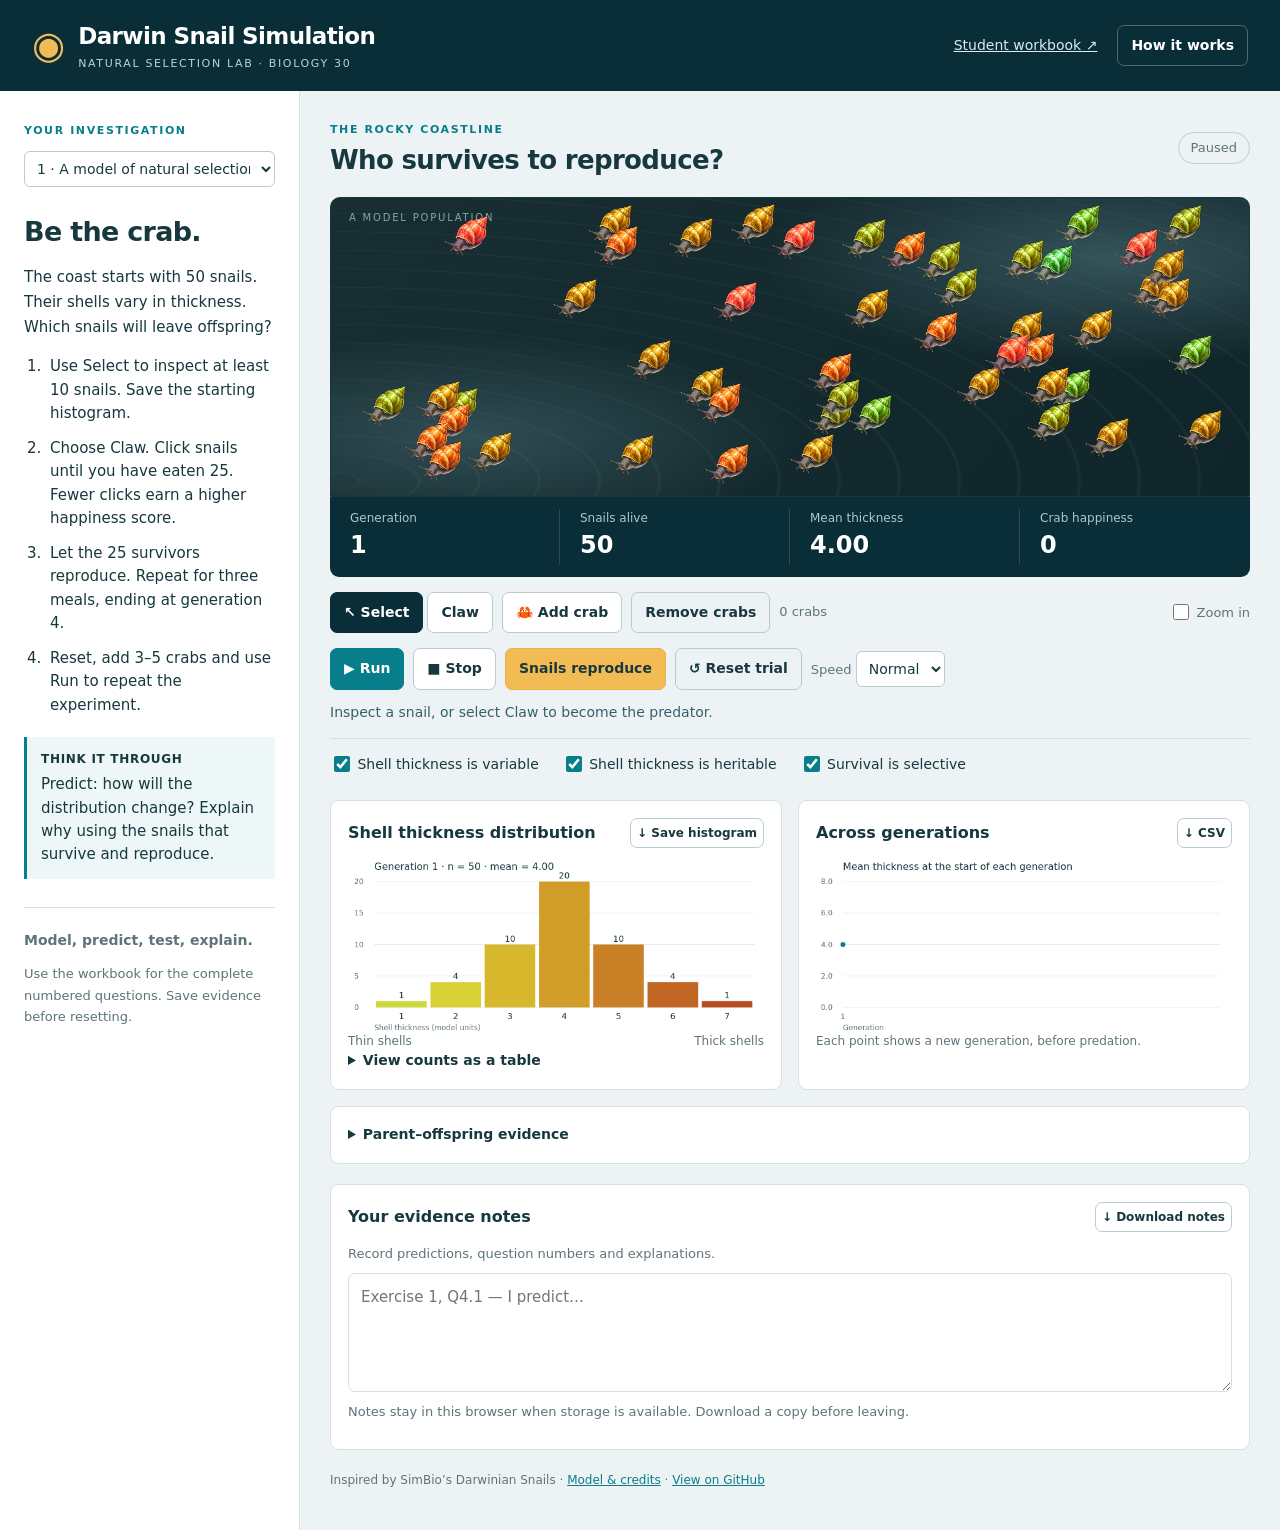
==== index.html @ 26761dd8 "Add files via upload" ====
<!doctype html>
<html lang="en"><head><meta charset="utf-8"><meta name="viewport" content="width=device-width,initial-scale=1"><meta name="description" content="Explore variation, inheritance, natural selection and mutation in a classroom snail simulation."><title>Darwin Snail Simulation · Natural selection lab</title><link rel="icon" href="data:image/svg+xml,%3Csvg xmlns='http://www.w3.org/2000/svg' viewBox='0 0 32 32'%3E%3Crect width='32' height='32' rx='8' fill='%230b333b'/%3E%3Ccircle cx='16' cy='16' r='10' fill='%23f4bd58'/%3E%3Ccircle cx='17' cy='15' r='5' fill='none' stroke='%230b333b' stroke-width='2'/%3E%3C/svg%3E"><link rel="stylesheet" href="style.css"><script defer src="model.js"></script><script defer src="app.js"></script></head>
<body><header><div class="brand"><span class="brandmark">◉</span><div><strong>Darwin Snail Simulation</strong><small>NATURAL SELECTION LAB · BIOLOGY 30</small></div></div><nav aria-label="Resources"><a href="Student_Lab.pdf" target="_blank">Student workbook ↗</a><button id="helpBtn" class="quiet">How it works</button></nav></header>
<div class="workspace"><aside class="guide"><label class="eyebrow" for="exercise">YOUR INVESTIGATION</label><select id="exercise"><option value="intro">Prelude · The real snails</option><option value="main" selected>1 · A model of natural selection</option><option value="requirements">2 · What does selection require?</option><option value="theory">3 · Build an explanation</option><option value="mutation">4 · Where variation comes from</option><option value="reflection">5 · What makes populations evolve?</option><option value="research">6 · Research challenge</option></select><div id="lesson"></div><div class="guide-footer"><span>Model, predict, test, explain.</span><p>Use the workbook for the complete numbered questions. Save evidence before resetting.</p></div></aside>
<main><section id="mainLab"><div class="section-heading"><div><span class="eyebrow">THE ROCKY COASTLINE</span><h1 id="labTitle">Who survives to reproduce?</h1></div><span class="pill" id="runState">Paused</span></div>
<div class="habitat" id="habitat" aria-label="Rocky coastline snail population"><div class="waterline"></div><div class="habitat-label">A MODEL POPULATION</div><div id="snails"></div><div id="crabs" aria-hidden="true"></div></div>
<div class="stats"><div><span>Generation</span><strong id="generation">1</strong></div><div><span>Snails alive</span><strong id="count">50</strong></div><div><span>Mean thickness</span><strong id="mean">4.00</strong></div><div><span>Crab happiness</span><strong id="score">0</strong></div></div>
<div class="toolbar"><div class="button-group" aria-label="Tool"><button id="selectTool" aria-pressed="true">↖ Select</button><button id="clawTool" aria-pressed="false">Claw</button></div><button id="addCrab">🦀 Add crab</button><button id="clearCrabs" class="quiet">Remove crabs</button><span id="crabCount">0 crabs</span><label class="zoom-label"><input id="zoom" type="checkbox"> Zoom in</label></div>
<div class="controls"><button class="primary" id="run">▶ Run</button><button id="stop">■ Stop</button><button class="accent" id="reproduce">Snails reproduce</button><button id="reset" class="quiet">↺ Reset trial</button><label>Speed <select id="speed"><option value="700">Normal</option><option value="180">Fast</option></select></label></div>
<p id="status" class="status" role="status">Inspect a snail, or select Claw to become the predator.</p>
<div class="experiment-settings" id="settings"><label><input type="checkbox" id="variable" checked> Shell thickness is variable</label><label><input type="checkbox" id="heritable" checked> Shell thickness is heritable</label><label><input type="checkbox" id="selective" checked> Survival is selective</label><label id="mutationLabel"><input type="checkbox" id="mutation"> Reproduce with mutation</label><div id="randomControls" hidden><button id="randomEat">Eat random snail(s)</button> <label>Number <select id="randomN"><option>1</option><option>25</option></select></label></div></div>
<div class="data-grid"><section class="card"><div class="card-heading"><h2>Shell thickness distribution</h2><button id="saveGraph" class="quiet">↓ Save histogram</button></div><canvas id="histogram" width="680" height="285" role="img" aria-label="Histogram of the living snails' shell thickness"></canvas><p class="chart-caption">Thin shells <span>Thick shells</span></p><details><summary>View counts as a table</summary><div id="histTable"></div></details></section><section class="card"><div class="card-heading"><h2>Across generations</h2><button id="exportCSV" class="quiet">↓ CSV</button></div><canvas id="trend" width="680" height="285" role="img" aria-label="Mean shell thickness at birth across generations"></canvas><p class="chart-caption">Each point shows a new generation, before predation.</p></section></div>
<details class="card" id="birthPanel"><summary>Parent–offspring evidence <span id="mutationSummary"></span></summary><p>Inspect each offspring before predation. A survivor never changes thickness in Exercises 1–5.</p><div class="table-scroll" id="birthTable"></div><button id="exportBirths">↓ Download all mutation events</button></details>
</section>
<section id="researchLab" hidden><div class="section-heading"><div><span class="eyebrow">EXERCISE 6 · MORE SNAILS</span><h1>Design your own experiment</h1></div><span class="pill" id="day">Day 0</span></div><p class="research-intro">Compare origins, raise offspring in the same environment, and separate crab cues from predation. These are simulated populations, not Seeley’s measurements.</p><div class="coasts" id="coasts"></div><div class="transfer card"><h2>Move selected snails</h2><p>Click snails to select them; inspect their details below. Juveniles have a blue outline. Choose a tank, then transfer.</p><label>Destination <select id="destination"><option value="0">Tank 1</option><option value="1">Tank 2</option><option value="2">Tank 3</option><option value="3">Tank 4</option></select></label> <button id="transfer" class="primary">Transfer selected</button> <button id="clearSelection">Clear selection</button><p id="selectionDetails" role="status">No snails selected.</p></div><div class="tanks" id="tanks"></div><div class="controls"><button id="researchStep" class="primary">Advance 1 day</button><button id="researchRun">▶ Run days</button><button id="researchStop">■ Stop</button><button id="researchSave">↓ Save tank data</button><button id="researchReset" class="quiet">↺ Reset research</button></div><p class="status" id="researchStatus" role="status">Move adults or juveniles into tanks to begin. Coastlines are source samples; time advances inside the tanks.</p><details class="card"><summary>Tracked individuals and family history</summary><div class="table-scroll" id="researchIndividuals"></div><button id="researchIndividualsSave">↓ Download individual data</button></details></section>
<section class="card notebook"><div class="card-heading"><h2>Your evidence notes</h2><button id="downloadNotes" class="quiet">↓ Download notes</button></div><label for="notes">Record predictions, question numbers and explanations.</label><textarea id="notes" rows="4" placeholder="Exercise 1, Q4.1 — I predict…"></textarea><p id="notesStatus">Notes stay in this browser when storage is available. Download a copy before leaving.</p></section>
<footer>Inspired by SimBio’s Darwinian Snails · <a href="MODEL.md" target="_blank">Model &amp; credits</a> · <a href="https://github.com/YOUR-USERNAME/YOUR-REPOSITORY" target="_blank">View on GitHub</a></footer></main></div>
<dialog id="inspector"><button id="closeInspector" class="dialog-close" aria-label="Close snail details">×</button><img src="assets/snail.png" alt="Stylized snail illustration"><h2 id="snailName"></h2><div id="snailDetails"></div><button id="inspectNext">Inspect another snail</button></dialog>
<dialog id="help"><button id="closeHelp" class="dialog-close" aria-label="Close help">×</button><h2>How it works</h2><p><b>Select:</b> click a snail to inspect its shell and parent. <b>Claw:</b> click repeatedly to crack a shell. Thicker shells take more clicks.</p><p><b>Run:</b> snails move and added crabs feed. Predation pauses automatically at 25 survivors. Click <b>Snails reproduce</b> to create two offspring per survivor; the parents die.</p><p><b>Reset trial:</b> a new random trial with your current settings. Save evidence first. Changes to starting variation apply on reset.</p><p><b>Shell colours:</b> a visual key for thickness, not a claim about real snail colours. Thickness units are arbitrary. This model simplifies real biology.</p><p><b>Research:</b> select individuals, transfer them into tanks and advance days. Banded crabs supply cues without eating snails.</p><p>Downloads contain only data and notes you choose to save.</p></dialog>
</body></html>
---- style.css ----
:root{--ink:#17383e;--teal:#087e8b;--deep:#092e38;--gold:#f2bb53;--line:#d6e0e3;--muted:#5e747a;--paper:#fff;--bg:#edf3f5}*{box-sizing:border-box}body{margin:0;background:var(--bg);color:var(--ink);font:16px/1.55 system-ui,-apple-system,Segoe UI,sans-serif}button,select,input,textarea{font:inherit}button,a,select,input{touch-action:manipulation}button{cursor:pointer;border:1px solid #b9cbd0;border-radius:7px;padding:9px 13px;background:#fff;color:var(--ink);font-size:14px;font-weight:650}button:hover{background:#eaf4f6;border-color:var(--teal)}button:disabled{opacity:.45;cursor:not-allowed}button:focus-visible,a:focus-visible,select:focus-visible,summary:focus-visible{outline:3px solid #edaa27;outline-offset:3px}button[aria-pressed=true]{background:var(--deep);color:white;border-color:var(--deep)}a{color:var(--teal)}header{background:var(--deep);color:white;min-height:86px;padding:16px 32px;display:flex;align-items:center;justify-content:space-between;gap:20px}.brand{display:flex;align-items:center;gap:13px}.brandmark{font-size:38px;color:var(--gold)}.brand strong{font-size:23px;letter-spacing:-.6px}.brand small{display:block;font-size:11px;letter-spacing:1.65px;color:#b7d5d9}nav{display:flex;align-items:center;gap:20px}nav a{color:#d9ecee;font-size:14px}nav button.quiet{color:white;border-color:#4c6971}.workspace{display:grid;grid-template-columns:300px minmax(0,1fr);max-width:1600px;margin:auto}.guide{background:#fff;border-right:1px solid var(--line);padding:26px 24px}.eyebrow{font-size:11px;font-weight:800;letter-spacing:1.6px;color:var(--teal)}select{border:1px solid #b9cbd0;border-radius:6px;padding:8px;background:#fff;color:var(--ink);max-width:100%;font-size:14px}.guide select{margin:9px 0 24px;width:100%}.guide h2{font-size:27px;line-height:1.2;letter-spacing:-.7px;margin:5px 0 17px}.guide p{font-size:15px;line-height:1.65}.guide ol{padding-left:22px}.guide li{padding-left:4px;margin:12px 0;font-size:15px}.prompt{background:#eef7f8;border-left:3px solid var(--teal);padding:13px 14px;margin:20px 0;font-size:15px}.prompt strong{display:block;font-size:12px;letter-spacing:.7px;margin-bottom:5px}.guide-footer{border-top:1px solid var(--line);margin-top:28px;padding-top:20px;color:var(--muted)}.guide-footer span{font-size:14px;font-weight:700}.guide-footer p{font-size:13px}main{padding:25px 30px;min-width:0}.section-heading{display:flex;align-items:center;justify-content:space-between;gap:12px;margin-bottom:17px}h1{font-size:26px;letter-spacing:-.65px;line-height:1.2;margin:4px 0}h2{font-size:16px;margin:0}p{margin:10px 0}.pill{border:1px solid #bdcfd3;border-radius:20px;padding:5px 12px;font-size:13px;color:var(--muted);white-space:nowrap}.habitat{height:300px;position:relative;overflow:hidden;border-radius:10px 10px 0 0;background:radial-gradient(ellipse at 15% 80%,#304e54 0,transparent 30%),radial-gradient(ellipse at 85% 20%,#34535a 0,transparent 32%),linear-gradient(125deg,#182e32,#10252a);border:1px solid #15383f}.waterline{position:absolute;inset:0;background:repeating-radial-gradient(ellipse at 0% 95%,transparent 0 26px,#7eaba711 28px 29px,transparent 31px 60px);pointer-events:none}.habitat-label{position:absolute;left:18px;top:12px;color:#83a6a9;font-size:10px;letter-spacing:1.8px}.snail{position:absolute;border:none;background:transparent!important;width:45px;height:45px;padding:0;transform:translate(-50%,-50%);transition:left .8s linear,top .8s linear;cursor:pointer;border-radius:50%}.snail img{width:100%;height:100%;object-fit:contain;filter:var(--filter);pointer-events:none}.snail:hover{outline:2px solid #fff8;z-index:5}.snail .snail-badge{position:absolute;right:-3px;bottom:-2px;color:#fff;font-size:11px;line-height:16px;background:#102830;border-radius:8px;min-width:16px;display:none}.snail:focus .snail-badge,.snail:hover .snail-badge,.habitat.zoom .snail-badge{display:block}.habitat.zoom .snail{width:59px;height:59px}.crab-icon{font-size:44px;position:absolute;bottom:8px;filter:drop-shadow(0 3px 2px #0005)}.stats{background:var(--deep);color:white;display:grid;grid-template-columns:repeat(4,1fr);border-radius:0 0 9px 9px;padding:12px 0}.stats>div{padding:0 20px;border-right:1px solid #ffffff24}.stats>div:last-child{border:0}.stats span{display:block;font-size:12px;color:#a9c9cf}.stats strong{font-size:24px;font-weight:550}.toolbar,.controls{display:flex;align-items:center;gap:9px;flex-wrap:wrap;margin-top:15px}.button-group{display:flex;gap:4px}.quiet{background:transparent}.toolbar>span,.zoom-label,.controls label{font-size:13px;color:var(--muted)}.zoom-label{margin-left:auto}.primary{background:var(--teal);border-color:var(--teal);color:#fff}.primary:hover{background:#086875;color:white}.accent{background:var(--gold);border-color:#e7b34d}.status{font-size:14px;min-height:24px;color:#35606a;margin:12px 0}.experiment-settings{display:flex;flex-wrap:wrap;gap:10px 23px;padding:14px 0;border-top:1px solid var(--line);font-size:14px}input[type=checkbox]{accent-color:var(--teal);width:16px;height:16px;vertical-align:-3px}.data-grid{display:grid;grid-template-columns:1fr 1fr;gap:16px;margin-top:10px}.card{background:white;border:1px solid var(--line);border-radius:9px;padding:17px;margin-bottom:16px;min-width:0}.card-heading{display:flex;align-items:center;justify-content:space-between;gap:8px;margin-bottom:9px}.card-heading button{font-size:12px;padding:5px 6px;white-space:nowrap}canvas{display:block;width:100%;height:auto}.chart-caption{font-size:12px;color:var(--muted);margin:0}.chart-caption span{float:right}summary{cursor:pointer;font-weight:650;font-size:14px}details p{font-size:14px}.table-scroll{overflow:auto;max-height:310px}table{border-collapse:collapse;width:100%;font-size:13px;text-align:left}th,td{padding:7px 9px;border-bottom:1px solid var(--line);white-space:nowrap}th{background:#f2f7f8}textarea{display:block;width:100%;resize:vertical;margin-top:7px;padding:12px;border:1px solid var(--line);border-radius:7px;color:var(--ink);font-size:15px}.notebook{margin-top:20px}.notebook label,.notebook p{font-size:13px;color:var(--muted)}footer{font-size:12px;color:var(--muted);padding:5px 0 15px}dialog{border:0;border-radius:14px;padding:30px;max-width:520px;width:calc(100% - 32px);color:var(--ink);box-shadow:0 25px 100px #082a3b55}dialog::backdrop{background:#07282faa}dialog h2{font-size:25px}.dialog-close{position:absolute;right:12px;top:10px;border:0;font-size:24px;padding:0 8px}#inspector img{width:150px;height:140px;object-fit:contain;display:block;margin:0 auto 16px}#snailDetails{margin:16px 0}.coasts,.tanks{display:grid;grid-template-columns:1fr 1fr;gap:16px}.population-box{background:white;border:1px solid var(--line);border-radius:9px;padding:15px;margin-bottom:5px;min-width:0}.population-box h2{margin-bottom:6px}.small-habitat{display:flex;align-content:flex-start;flex-wrap:wrap;gap:3px;background:#17353b;border-radius:7px;min-height:110px;max-height:210px;overflow:auto;padding:9px;margin:10px 0}.research-snail{width:37px;height:39px;padding:1px;position:relative;background:transparent;border:2px solid transparent}.research-snail img{width:100%;height:100%;object-fit:contain;filter:var(--filter)}.research-snail.juvenile{border-color:#61bcff}.research-snail[aria-pressed=true]{background:#d9ad39;border-color:#ffe083}.research-snail:hover{background:#42666f}.research-snail span{position:absolute;bottom:-1px;right:0;font-size:10px;background:#132f36;color:white;padding:0 2px;line-height:12px}.mini-stats{font-size:13px;color:var(--muted)}.population-box select{margin:6px 0}.population-box .small-controls{display:flex;gap:5px;flex-wrap:wrap}.population-box .small-controls button{font-size:12px;padding:4px 8px}.transfer{margin-top:16px}.transfer p,.research-intro{font-size:14px}.research-bar{display:flex;height:35px;align-items:flex-end;gap:2px;margin:10px 0}.research-bar i{flex:1;background:#138896;min-width:3px;display:block}.research-empty{color:#acc4c8;font-size:13px;margin:20px}.mut-up{color:#08766a}.mut-down{color:#a04846}[hidden]{display:none!important}
@media(min-width:1400px){.habitat{height:340px}.guide{padding:30px}.workspace{grid-template-columns:330px minmax(0,1fr)}}@media(max-width:1000px){.workspace{grid-template-columns:245px minmax(0,1fr)}main{padding:20px}.guide{padding:20px 16px}.data-grid{grid-template-columns:1fr}.stats>div{padding:0 12px}.toolbar{gap:6px}.zoom-label{margin-left:0}h1{font-size:23px}}@media(max-width:720px){header{padding:14px 16px;flex-wrap:wrap;gap:10px}.brand strong{font-size:21px}nav{gap:14px}.workspace{display:block}.guide{border-right:0;border-bottom:1px solid var(--line);padding:18px}.guide select{margin-bottom:10px}.guide h2{font-size:23px}.guide-footer{display:none}.guide ol{margin:8px 0}.guide li{margin:6px 0}main{padding:18px 12px}.coasts,.tanks{grid-template-columns:1fr}.habitat{height:310px}.snail{width:36px;height:36px}.stats>div{padding:0 8px}.stats strong{font-size:22px}.stats span{font-size:11px}.section-heading{align-items:flex-start}.controls button{flex:1 0 auto}.controls label{flex-basis:100%}.card-heading{flex-wrap:wrap}.data-grid{gap:0}.eyebrow{font-size:10px}}@media(prefers-reduced-motion:reduce){*{transition:none!important}}
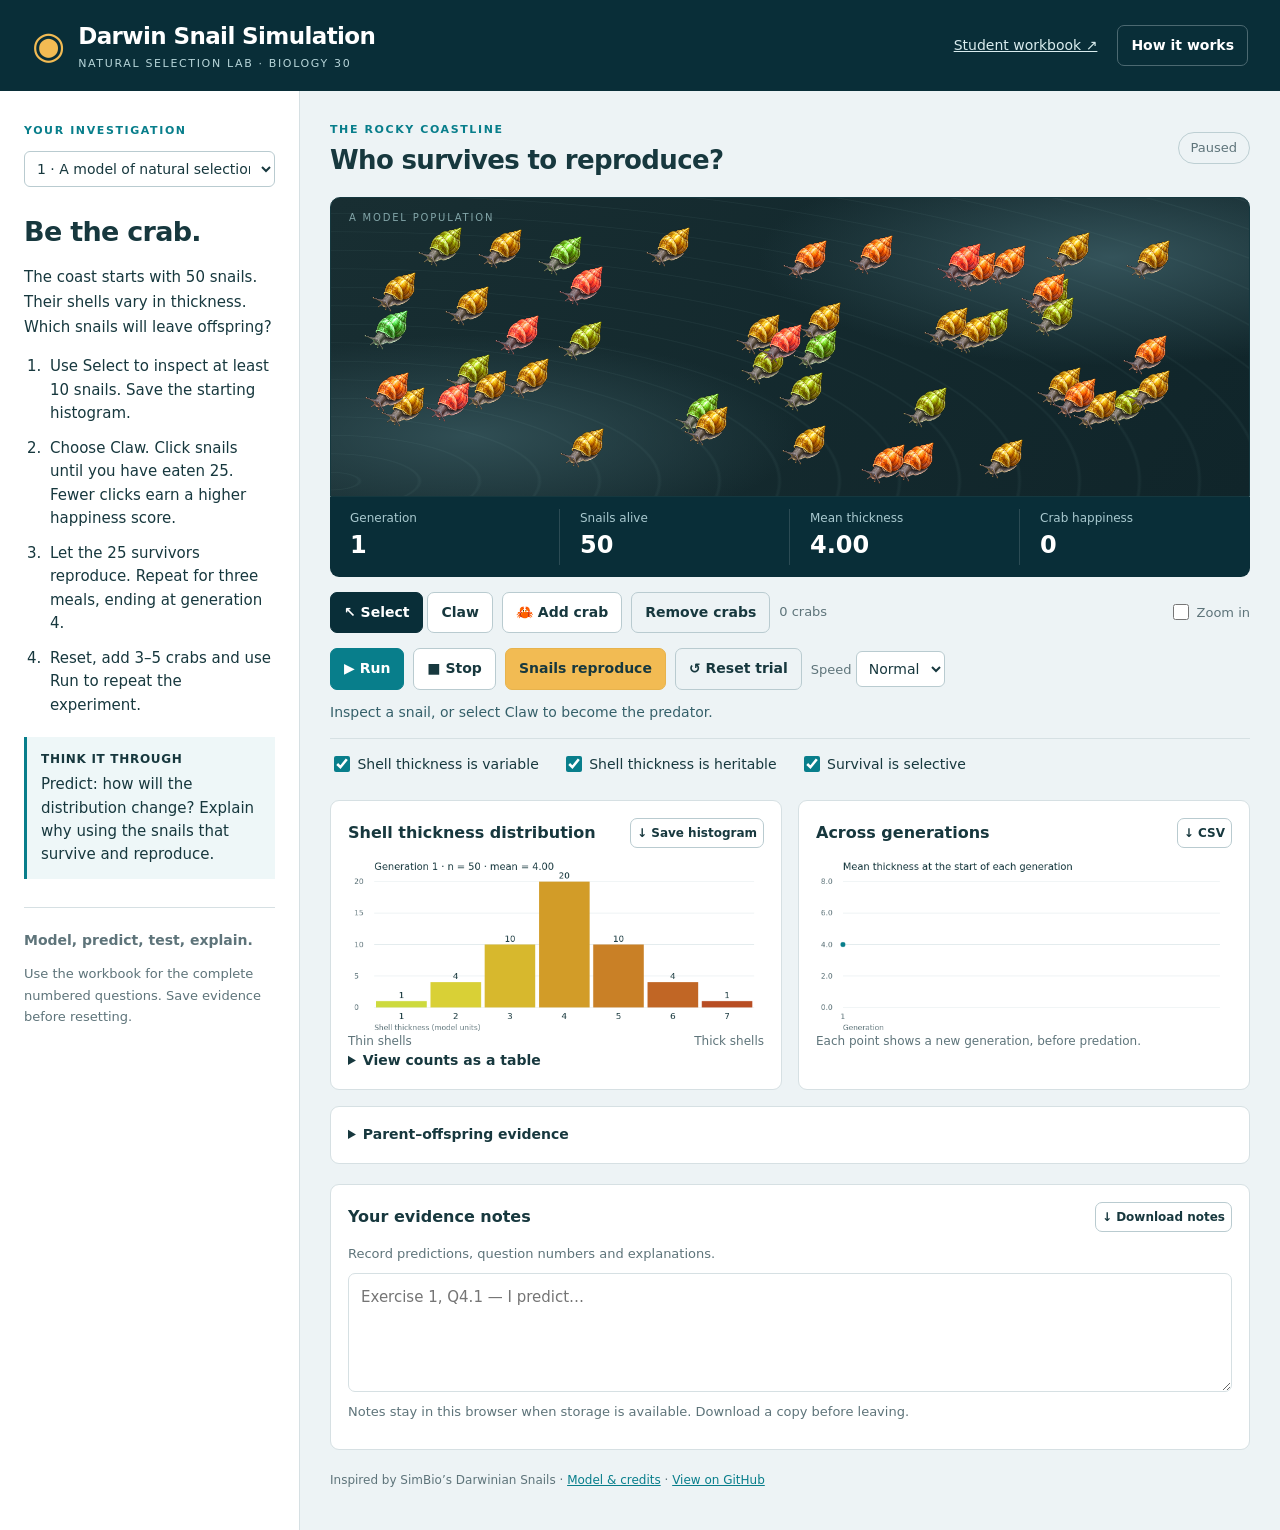
==== commit 9ffaa39d: "Update index.html" ====
--- a/index.html
+++ b/index.html
@@ -14,7 +14,7 @@
 </section>
 <section id="researchLab" hidden><div class="section-heading"><div><span class="eyebrow">EXERCISE 6 · MORE SNAILS</span><h1>Design your own experiment</h1></div><span class="pill" id="day">Day 0</span></div><p class="research-intro">Compare origins, raise offspring in the same environment, and separate crab cues from predation. These are simulated populations, not Seeley’s measurements.</p><div class="coasts" id="coasts"></div><div class="transfer card"><h2>Move selected snails</h2><p>Click snails to select them; inspect their details below. Juveniles have a blue outline. Choose a tank, then transfer.</p><label>Destination <select id="destination"><option value="0">Tank 1</option><option value="1">Tank 2</option><option value="2">Tank 3</option><option value="3">Tank 4</option></select></label> <button id="transfer" class="primary">Transfer selected</button> <button id="clearSelection">Clear selection</button><p id="selectionDetails" role="status">No snails selected.</p></div><div class="tanks" id="tanks"></div><div class="controls"><button id="researchStep" class="primary">Advance 1 day</button><button id="researchRun">▶ Run days</button><button id="researchStop">■ Stop</button><button id="researchSave">↓ Save tank data</button><button id="researchReset" class="quiet">↺ Reset research</button></div><p class="status" id="researchStatus" role="status">Move adults or juveniles into tanks to begin. Coastlines are source samples; time advances inside the tanks.</p><details class="card"><summary>Tracked individuals and family history</summary><div class="table-scroll" id="researchIndividuals"></div><button id="researchIndividualsSave">↓ Download individual data</button></details></section>
 <section class="card notebook"><div class="card-heading"><h2>Your evidence notes</h2><button id="downloadNotes" class="quiet">↓ Download notes</button></div><label for="notes">Record predictions, question numbers and explanations.</label><textarea id="notes" rows="4" placeholder="Exercise 1, Q4.1 — I predict…"></textarea><p id="notesStatus">Notes stay in this browser when storage is available. Download a copy before leaving.</p></section>
-<footer>Inspired by SimBio’s Darwinian Snails · <a href="MODEL.md" target="_blank">Model &amp; credits</a> · <a href="https://github.com/YOUR-USERNAME/YOUR-REPOSITORY" target="_blank">View on GitHub</a></footer></main></div>
+<footer>Inspired by SimBio’s Darwinian Snails · <a href="MODEL.md" target="_blank">Model &amp; credits</a> · <a href="https://github.com/pqltqj/snail_selection" target="_blank">View on GitHub</a></footer></main></div>
 <dialog id="inspector"><button id="closeInspector" class="dialog-close" aria-label="Close snail details">×</button><img src="assets/snail.png" alt="Stylized snail illustration"><h2 id="snailName"></h2><div id="snailDetails"></div><button id="inspectNext">Inspect another snail</button></dialog>
 <dialog id="help"><button id="closeHelp" class="dialog-close" aria-label="Close help">×</button><h2>How it works</h2><p><b>Select:</b> click a snail to inspect its shell and parent. <b>Claw:</b> click repeatedly to crack a shell. Thicker shells take more clicks.</p><p><b>Run:</b> snails move and added crabs feed. Predation pauses automatically at 25 survivors. Click <b>Snails reproduce</b> to create two offspring per survivor; the parents die.</p><p><b>Reset trial:</b> a new random trial with your current settings. Save evidence first. Changes to starting variation apply on reset.</p><p><b>Shell colours:</b> a visual key for thickness, not a claim about real snail colours. Thickness units are arbitrary. This model simplifies real biology.</p><p><b>Research:</b> select individuals, transfer them into tanks and advance days. Banded crabs supply cues without eating snails.</p><p>Downloads contain only data and notes you choose to save.</p></dialog>
 </body></html>
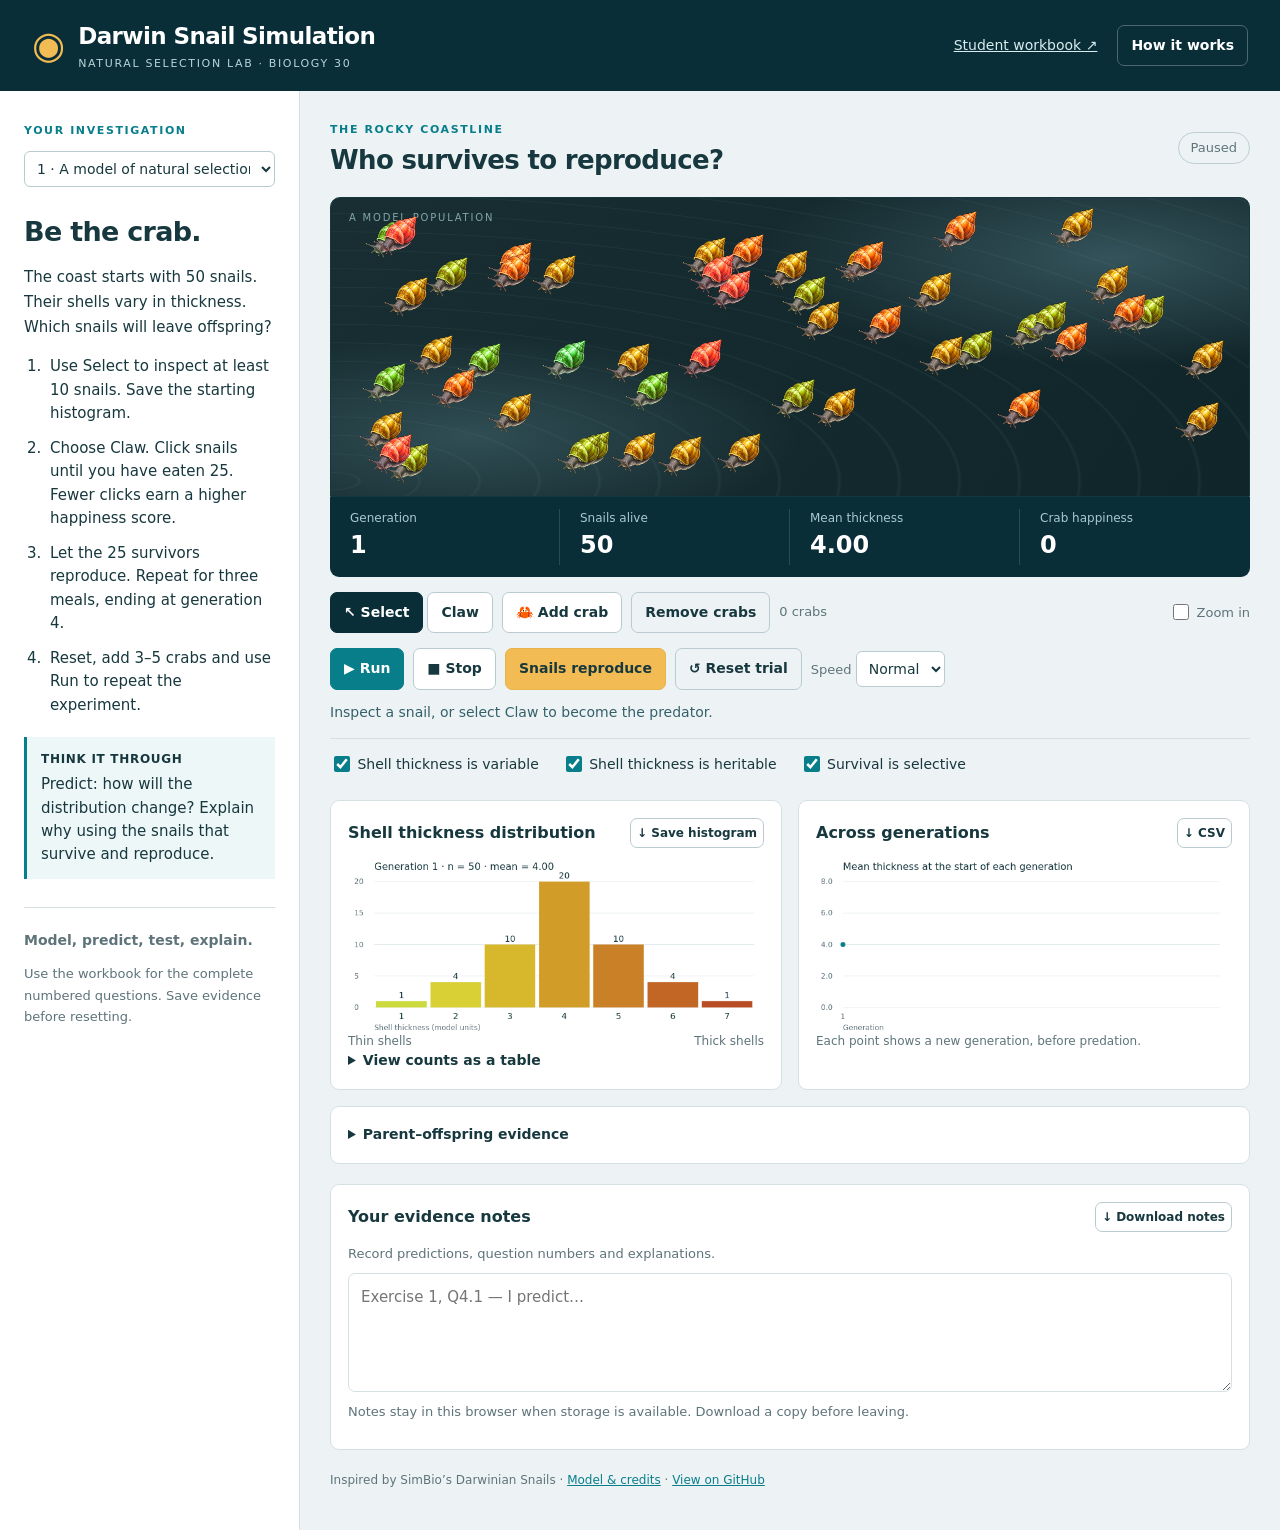
==== commit ced2943d: "Update index.html" ====
--- a/index.html
+++ b/index.html
@@ -12,7 +12,7 @@
 <div class="data-grid"><section class="card"><div class="card-heading"><h2>Shell thickness distribution</h2><button id="saveGraph" class="quiet">↓ Save histogram</button></div><canvas id="histogram" width="680" height="285" role="img" aria-label="Histogram of the living snails' shell thickness"></canvas><p class="chart-caption">Thin shells <span>Thick shells</span></p><details><summary>View counts as a table</summary><div id="histTable"></div></details></section><section class="card"><div class="card-heading"><h2>Across generations</h2><button id="exportCSV" class="quiet">↓ CSV</button></div><canvas id="trend" width="680" height="285" role="img" aria-label="Mean shell thickness at birth across generations"></canvas><p class="chart-caption">Each point shows a new generation, before predation.</p></section></div>
 <details class="card" id="birthPanel"><summary>Parent–offspring evidence <span id="mutationSummary"></span></summary><p>Inspect each offspring before predation. A survivor never changes thickness in Exercises 1–5.</p><div class="table-scroll" id="birthTable"></div><button id="exportBirths">↓ Download all mutation events</button></details>
 </section>
-<section id="researchLab" hidden><div class="section-heading"><div><span class="eyebrow">EXERCISE 6 · MORE SNAILS</span><h1>Design your own experiment</h1></div><span class="pill" id="day">Day 0</span></div><p class="research-intro">Compare origins, raise offspring in the same environment, and separate crab cues from predation. These are simulated populations, not Seeley’s measurements.</p><div class="coasts" id="coasts"></div><div class="transfer card"><h2>Move selected snails</h2><p>Click snails to select them; inspect their details below. Juveniles have a blue outline. Choose a tank, then transfer.</p><label>Destination <select id="destination"><option value="0">Tank 1</option><option value="1">Tank 2</option><option value="2">Tank 3</option><option value="3">Tank 4</option></select></label> <button id="transfer" class="primary">Transfer selected</button> <button id="clearSelection">Clear selection</button><p id="selectionDetails" role="status">No snails selected.</p></div><div class="tanks" id="tanks"></div><div class="controls"><button id="researchStep" class="primary">Advance 1 day</button><button id="researchRun">▶ Run days</button><button id="researchStop">■ Stop</button><button id="researchSave">↓ Save tank data</button><button id="researchReset" class="quiet">↺ Reset research</button></div><p class="status" id="researchStatus" role="status">Move adults or juveniles into tanks to begin. Coastlines are source samples; time advances inside the tanks.</p><details class="card"><summary>Tracked individuals and family history</summary><div class="table-scroll" id="researchIndividuals"></div><button id="researchIndividualsSave">↓ Download individual data</button></details></section>
+<section id="researchLab" hidden><div class="section-heading"><div><span class="eyebrow">EXERCISE 6 · MORE SNAILS</span><h1>Design your own experiment</h1></div><span class="pill" id="day">Day 0</span></div><p class="research-intro">Compare origins, raise offspring in the same environment, and separate crab cues from predation.</p><div class="coasts" id="coasts"></div><div class="transfer card"><h2>Move selected snails</h2><p>Click snails to select them; inspect their details below. Juveniles have a blue outline. Choose a tank, then transfer.</p><label>Destination <select id="destination"><option value="0">Tank 1</option><option value="1">Tank 2</option><option value="2">Tank 3</option><option value="3">Tank 4</option></select></label> <button id="transfer" class="primary">Transfer selected</button> <button id="clearSelection">Clear selection</button><p id="selectionDetails" role="status">No snails selected.</p></div><div class="tanks" id="tanks"></div><div class="controls"><button id="researchStep" class="primary">Advance 1 day</button><button id="researchRun">▶ Run days</button><button id="researchStop">■ Stop</button><button id="researchSave">↓ Save tank data</button><button id="researchReset" class="quiet">↺ Reset research</button></div><p class="status" id="researchStatus" role="status">Move adults or juveniles into tanks to begin. Coastlines are source samples; time advances inside the tanks.</p><details class="card"><summary>Tracked individuals and family history</summary><div class="table-scroll" id="researchIndividuals"></div><button id="researchIndividualsSave">↓ Download individual data</button></details></section>
 <section class="card notebook"><div class="card-heading"><h2>Your evidence notes</h2><button id="downloadNotes" class="quiet">↓ Download notes</button></div><label for="notes">Record predictions, question numbers and explanations.</label><textarea id="notes" rows="4" placeholder="Exercise 1, Q4.1 — I predict…"></textarea><p id="notesStatus">Notes stay in this browser when storage is available. Download a copy before leaving.</p></section>
 <footer>Inspired by SimBio’s Darwinian Snails · <a href="MODEL.md" target="_blank">Model &amp; credits</a> · <a href="https://github.com/pqltqj/snail_selection" target="_blank">View on GitHub</a></footer></main></div>
 <dialog id="inspector"><button id="closeInspector" class="dialog-close" aria-label="Close snail details">×</button><img src="assets/snail.png" alt="Stylized snail illustration"><h2 id="snailName"></h2><div id="snailDetails"></div><button id="inspectNext">Inspect another snail</button></dialog>
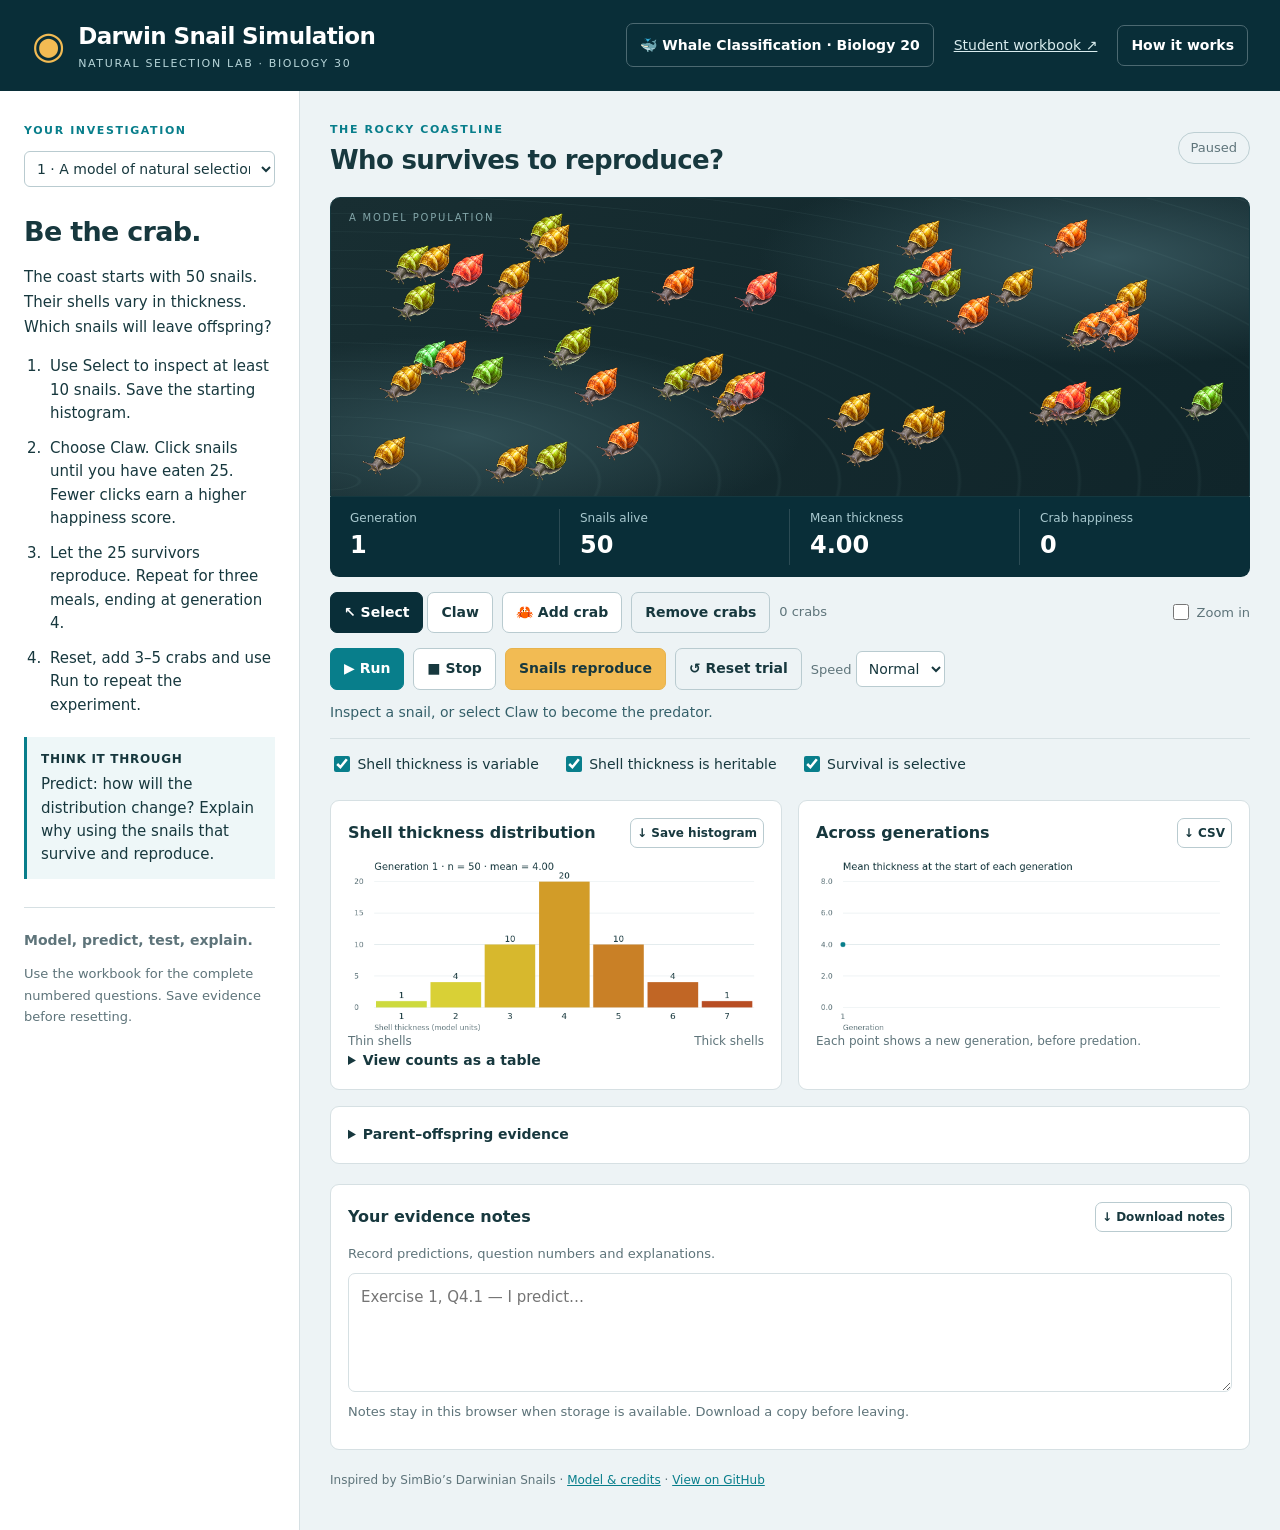
==== commit 2a80fb99: "Add files via upload" ====
--- a/index.html
+++ b/index.html
@@ -1,20 +1,20 @@
-<!doctype html>
-<html lang="en"><head><meta charset="utf-8"><meta name="viewport" content="width=device-width,initial-scale=1"><meta name="description" content="Explore variation, inheritance, natural selection and mutation in a classroom snail simulation."><title>Darwin Snail Simulation · Natural selection lab</title><link rel="icon" href="data:image/svg+xml,%3Csvg xmlns='http://www.w3.org/2000/svg' viewBox='0 0 32 32'%3E%3Crect width='32' height='32' rx='8' fill='%230b333b'/%3E%3Ccircle cx='16' cy='16' r='10' fill='%23f4bd58'/%3E%3Ccircle cx='17' cy='15' r='5' fill='none' stroke='%230b333b' stroke-width='2'/%3E%3C/svg%3E"><link rel="stylesheet" href="style.css"><script defer src="model.js"></script><script defer src="app.js"></script></head>
-<body><header><div class="brand"><span class="brandmark">◉</span><div><strong>Darwin Snail Simulation</strong><small>NATURAL SELECTION LAB · BIOLOGY 30</small></div></div><nav aria-label="Resources"><a href="Student_Lab.pdf" target="_blank">Student workbook ↗</a><button id="helpBtn" class="quiet">How it works</button></nav></header>
-<div class="workspace"><aside class="guide"><label class="eyebrow" for="exercise">YOUR INVESTIGATION</label><select id="exercise"><option value="intro">Prelude · The real snails</option><option value="main" selected>1 · A model of natural selection</option><option value="requirements">2 · What does selection require?</option><option value="theory">3 · Build an explanation</option><option value="mutation">4 · Where variation comes from</option><option value="reflection">5 · What makes populations evolve?</option><option value="research">6 · Research challenge</option></select><div id="lesson"></div><div class="guide-footer"><span>Model, predict, test, explain.</span><p>Use the workbook for the complete numbered questions. Save evidence before resetting.</p></div></aside>
-<main><section id="mainLab"><div class="section-heading"><div><span class="eyebrow">THE ROCKY COASTLINE</span><h1 id="labTitle">Who survives to reproduce?</h1></div><span class="pill" id="runState">Paused</span></div>
-<div class="habitat" id="habitat" aria-label="Rocky coastline snail population"><div class="waterline"></div><div class="habitat-label">A MODEL POPULATION</div><div id="snails"></div><div id="crabs" aria-hidden="true"></div></div>
-<div class="stats"><div><span>Generation</span><strong id="generation">1</strong></div><div><span>Snails alive</span><strong id="count">50</strong></div><div><span>Mean thickness</span><strong id="mean">4.00</strong></div><div><span>Crab happiness</span><strong id="score">0</strong></div></div>
-<div class="toolbar"><div class="button-group" aria-label="Tool"><button id="selectTool" aria-pressed="true">↖ Select</button><button id="clawTool" aria-pressed="false">Claw</button></div><button id="addCrab">🦀 Add crab</button><button id="clearCrabs" class="quiet">Remove crabs</button><span id="crabCount">0 crabs</span><label class="zoom-label"><input id="zoom" type="checkbox"> Zoom in</label></div>
-<div class="controls"><button class="primary" id="run">▶ Run</button><button id="stop">■ Stop</button><button class="accent" id="reproduce">Snails reproduce</button><button id="reset" class="quiet">↺ Reset trial</button><label>Speed <select id="speed"><option value="700">Normal</option><option value="180">Fast</option></select></label></div>
-<p id="status" class="status" role="status">Inspect a snail, or select Claw to become the predator.</p>
-<div class="experiment-settings" id="settings"><label><input type="checkbox" id="variable" checked> Shell thickness is variable</label><label><input type="checkbox" id="heritable" checked> Shell thickness is heritable</label><label><input type="checkbox" id="selective" checked> Survival is selective</label><label id="mutationLabel"><input type="checkbox" id="mutation"> Reproduce with mutation</label><div id="randomControls" hidden><button id="randomEat">Eat random snail(s)</button> <label>Number <select id="randomN"><option>1</option><option>25</option></select></label></div></div>
-<div class="data-grid"><section class="card"><div class="card-heading"><h2>Shell thickness distribution</h2><button id="saveGraph" class="quiet">↓ Save histogram</button></div><canvas id="histogram" width="680" height="285" role="img" aria-label="Histogram of the living snails' shell thickness"></canvas><p class="chart-caption">Thin shells <span>Thick shells</span></p><details><summary>View counts as a table</summary><div id="histTable"></div></details></section><section class="card"><div class="card-heading"><h2>Across generations</h2><button id="exportCSV" class="quiet">↓ CSV</button></div><canvas id="trend" width="680" height="285" role="img" aria-label="Mean shell thickness at birth across generations"></canvas><p class="chart-caption">Each point shows a new generation, before predation.</p></section></div>
-<details class="card" id="birthPanel"><summary>Parent–offspring evidence <span id="mutationSummary"></span></summary><p>Inspect each offspring before predation. A survivor never changes thickness in Exercises 1–5.</p><div class="table-scroll" id="birthTable"></div><button id="exportBirths">↓ Download all mutation events</button></details>
-</section>
-<section id="researchLab" hidden><div class="section-heading"><div><span class="eyebrow">EXERCISE 6 · MORE SNAILS</span><h1>Design your own experiment</h1></div><span class="pill" id="day">Day 0</span></div><p class="research-intro">Compare origins, raise offspring in the same environment, and separate crab cues from predation.</p><div class="coasts" id="coasts"></div><div class="transfer card"><h2>Move selected snails</h2><p>Click snails to select them; inspect their details below. Juveniles have a blue outline. Choose a tank, then transfer.</p><label>Destination <select id="destination"><option value="0">Tank 1</option><option value="1">Tank 2</option><option value="2">Tank 3</option><option value="3">Tank 4</option></select></label> <button id="transfer" class="primary">Transfer selected</button> <button id="clearSelection">Clear selection</button><p id="selectionDetails" role="status">No snails selected.</p></div><div class="tanks" id="tanks"></div><div class="controls"><button id="researchStep" class="primary">Advance 1 day</button><button id="researchRun">▶ Run days</button><button id="researchStop">■ Stop</button><button id="researchSave">↓ Save tank data</button><button id="researchReset" class="quiet">↺ Reset research</button></div><p class="status" id="researchStatus" role="status">Move adults or juveniles into tanks to begin. Coastlines are source samples; time advances inside the tanks.</p><details class="card"><summary>Tracked individuals and family history</summary><div class="table-scroll" id="researchIndividuals"></div><button id="researchIndividualsSave">↓ Download individual data</button></details></section>
-<section class="card notebook"><div class="card-heading"><h2>Your evidence notes</h2><button id="downloadNotes" class="quiet">↓ Download notes</button></div><label for="notes">Record predictions, question numbers and explanations.</label><textarea id="notes" rows="4" placeholder="Exercise 1, Q4.1 — I predict…"></textarea><p id="notesStatus">Notes stay in this browser when storage is available. Download a copy before leaving.</p></section>
-<footer>Inspired by SimBio’s Darwinian Snails · <a href="MODEL.md" target="_blank">Model &amp; credits</a> · <a href="https://github.com/pqltqj/snail_selection" target="_blank">View on GitHub</a></footer></main></div>
-<dialog id="inspector"><button id="closeInspector" class="dialog-close" aria-label="Close snail details">×</button><img src="assets/snail.png" alt="Stylized snail illustration"><h2 id="snailName"></h2><div id="snailDetails"></div><button id="inspectNext">Inspect another snail</button></dialog>
-<dialog id="help"><button id="closeHelp" class="dialog-close" aria-label="Close help">×</button><h2>How it works</h2><p><b>Select:</b> click a snail to inspect its shell and parent. <b>Claw:</b> click repeatedly to crack a shell. Thicker shells take more clicks.</p><p><b>Run:</b> snails move and added crabs feed. Predation pauses automatically at 25 survivors. Click <b>Snails reproduce</b> to create two offspring per survivor; the parents die.</p><p><b>Reset trial:</b> a new random trial with your current settings. Save evidence first. Changes to starting variation apply on reset.</p><p><b>Shell colours:</b> a visual key for thickness, not a claim about real snail colours. Thickness units are arbitrary. This model simplifies real biology.</p><p><b>Research:</b> select individuals, transfer them into tanks and advance days. Banded crabs supply cues without eating snails.</p><p>Downloads contain only data and notes you choose to save.</p></dialog>
-</body></html>
+<!doctype html>
+<html lang="en"><head><meta charset="utf-8"><meta name="viewport" content="width=device-width,initial-scale=1"><meta name="description" content="Explore variation, inheritance, natural selection and mutation in a classroom snail simulation."><title>Darwin Snail Simulation · Natural selection lab</title><link rel="icon" href="data:image/svg+xml,%3Csvg xmlns='http://www.w3.org/2000/svg' viewBox='0 0 32 32'%3E%3Crect width='32' height='32' rx='8' fill='%230b333b'/%3E%3Ccircle cx='16' cy='16' r='10' fill='%23f4bd58'/%3E%3Ccircle cx='17' cy='15' r='5' fill='none' stroke='%230b333b' stroke-width='2'/%3E%3C/svg%3E"><link rel="stylesheet" href="style.css"><script defer src="model.js"></script><script defer src="app.js"></script></head>
+<body><header><div class="brand"><span class="brandmark">◉</span><div><strong>Darwin Snail Simulation</strong><small>NATURAL SELECTION LAB · BIOLOGY 30</small></div></div><nav aria-label="Resources"><a class="whale-activity-link" href="whales/index.html">🐳 Whale Classification · Biology 20</a><a href="Student_Lab.pdf" target="_blank">Student workbook ↗</a><button id="helpBtn" class="quiet">How it works</button></nav></header>
+<div class="workspace"><aside class="guide"><label class="eyebrow" for="exercise">YOUR INVESTIGATION</label><select id="exercise"><option value="intro">Prelude · The real snails</option><option value="main" selected>1 · A model of natural selection</option><option value="requirements">2 · What does selection require?</option><option value="theory">3 · Build an explanation</option><option value="mutation">4 · Where variation comes from</option><option value="reflection">5 · What makes populations evolve?</option><option value="research">6 · Research challenge</option></select><div id="lesson"></div><div class="guide-footer"><span>Model, predict, test, explain.</span><p>Use the workbook for the complete numbered questions. Save evidence before resetting.</p></div></aside>
+<main><section id="mainLab"><div class="section-heading"><div><span class="eyebrow">THE ROCKY COASTLINE</span><h1 id="labTitle">Who survives to reproduce?</h1></div><span class="pill" id="runState">Paused</span></div>
+<div class="habitat" id="habitat" aria-label="Rocky coastline snail population"><div class="waterline"></div><div class="habitat-label">A MODEL POPULATION</div><div id="snails"></div><div id="crabs" aria-hidden="true"></div></div>
+<div class="stats"><div><span>Generation</span><strong id="generation">1</strong></div><div><span>Snails alive</span><strong id="count">50</strong></div><div><span>Mean thickness</span><strong id="mean">4.00</strong></div><div><span>Crab happiness</span><strong id="score">0</strong></div></div>
+<div class="toolbar"><div class="button-group" aria-label="Tool"><button id="selectTool" aria-pressed="true">↖ Select</button><button id="clawTool" aria-pressed="false">Claw</button></div><button id="addCrab">🦀 Add crab</button><button id="clearCrabs" class="quiet">Remove crabs</button><span id="crabCount">0 crabs</span><label class="zoom-label"><input id="zoom" type="checkbox"> Zoom in</label></div>
+<div class="controls"><button class="primary" id="run">▶ Run</button><button id="stop">■ Stop</button><button class="accent" id="reproduce">Snails reproduce</button><button id="reset" class="quiet">↺ Reset trial</button><label>Speed <select id="speed"><option value="700">Normal</option><option value="180">Fast</option></select></label></div>
+<p id="status" class="status" role="status">Inspect a snail, or select Claw to become the predator.</p>
+<div class="experiment-settings" id="settings"><label><input type="checkbox" id="variable" checked> Shell thickness is variable</label><label><input type="checkbox" id="heritable" checked> Shell thickness is heritable</label><label><input type="checkbox" id="selective" checked> Survival is selective</label><label id="mutationLabel"><input type="checkbox" id="mutation"> Reproduce with mutation</label><div id="randomControls" hidden><button id="randomEat">Eat random snail(s)</button> <label>Number <select id="randomN"><option>1</option><option>25</option></select></label></div></div>
+<div class="data-grid"><section class="card"><div class="card-heading"><h2>Shell thickness distribution</h2><button id="saveGraph" class="quiet">↓ Save histogram</button></div><canvas id="histogram" width="680" height="285" role="img" aria-label="Histogram of the living snails' shell thickness"></canvas><p class="chart-caption">Thin shells <span>Thick shells</span></p><details><summary>View counts as a table</summary><div id="histTable"></div></details></section><section class="card"><div class="card-heading"><h2>Across generations</h2><button id="exportCSV" class="quiet">↓ CSV</button></div><canvas id="trend" width="680" height="285" role="img" aria-label="Mean shell thickness at birth across generations"></canvas><p class="chart-caption">Each point shows a new generation, before predation.</p></section></div>
+<details class="card" id="birthPanel"><summary>Parent–offspring evidence <span id="mutationSummary"></span></summary><p>Inspect each offspring before predation. A survivor never changes thickness in Exercises 1–5.</p><div class="table-scroll" id="birthTable"></div><button id="exportBirths">↓ Download all mutation events</button></details>
+</section>
+<section id="researchLab" hidden><div class="section-heading"><div><span class="eyebrow">EXERCISE 6 · MORE SNAILS</span><h1>Design your own experiment</h1></div><span class="pill" id="day">Day 0</span></div><p class="research-intro">Compare origins, raise offspring in the same environment, and separate crab cues from predation.</p><div class="coasts" id="coasts"></div><div class="transfer card"><h2>Move selected snails</h2><p>Click snails to select them; inspect their details below. Juveniles have a blue outline. Choose a tank, then transfer.</p><label>Destination <select id="destination"><option value="0">Tank 1</option><option value="1">Tank 2</option><option value="2">Tank 3</option><option value="3">Tank 4</option></select></label> <button id="transfer" class="primary">Transfer selected</button> <button id="clearSelection">Clear selection</button><p id="selectionDetails" role="status">No snails selected.</p></div><div class="tanks" id="tanks"></div><div class="controls"><button id="researchStep" class="primary">Advance 1 day</button><button id="researchRun">▶ Run days</button><button id="researchStop">■ Stop</button><button id="researchSave">↓ Save tank data</button><button id="researchReset" class="quiet">↺ Reset research</button></div><p class="status" id="researchStatus" role="status">Move adults or juveniles into tanks to begin. Coastlines are source samples; time advances inside the tanks.</p><details class="card"><summary>Tracked individuals and family history</summary><div class="table-scroll" id="researchIndividuals"></div><button id="researchIndividualsSave">↓ Download individual data</button></details></section>
+<section class="card notebook"><div class="card-heading"><h2>Your evidence notes</h2><button id="downloadNotes" class="quiet">↓ Download notes</button></div><label for="notes">Record predictions, question numbers and explanations.</label><textarea id="notes" rows="4" placeholder="Exercise 1, Q4.1 — I predict…"></textarea><p id="notesStatus">Notes stay in this browser when storage is available. Download a copy before leaving.</p></section>
+<footer>Inspired by SimBio’s Darwinian Snails · <a href="MODEL.md" target="_blank">Model &amp; credits</a> · <a href="https://github.com/pqltqj/snail_selection" target="_blank">View on GitHub</a></footer></main></div>
+<dialog id="inspector"><button id="closeInspector" class="dialog-close" aria-label="Close snail details">×</button><img src="assets/snail.png" alt="Stylized snail illustration"><h2 id="snailName"></h2><div id="snailDetails"></div><button id="inspectNext">Inspect another snail</button></dialog>
+<dialog id="help"><button id="closeHelp" class="dialog-close" aria-label="Close help">×</button><h2>How it works</h2><p><b>Select:</b> click a snail to inspect its shell and parent. <b>Claw:</b> click repeatedly to crack a shell. Thicker shells take more clicks.</p><p><b>Run:</b> snails move and added crabs feed. Predation pauses automatically at 25 survivors. Click <b>Snails reproduce</b> to create two offspring per survivor; the parents die.</p><p><b>Reset trial:</b> a new random trial with your current settings. Save evidence first. Changes to starting variation apply on reset.</p><p><b>Shell colours:</b> a visual key for thickness, not a claim about real snail colours. Thickness units are arbitrary. This model simplifies real biology.</p><p><b>Research:</b> select individuals, transfer them into tanks and advance days. Banded crabs supply cues without eating snails.</p><p>Downloads contain only data and notes you choose to save.</p></dialog>
+</body></html>
--- a/style.css
+++ b/style.css
@@ -1,2 +1,7 @@
-:root{--ink:#17383e;--teal:#087e8b;--deep:#092e38;--gold:#f2bb53;--line:#d6e0e3;--muted:#5e747a;--paper:#fff;--bg:#edf3f5}*{box-sizing:border-box}body{margin:0;background:var(--bg);color:var(--ink);font:16px/1.55 system-ui,-apple-system,Segoe UI,sans-serif}button,select,input,textarea{font:inherit}button,a,select,input{touch-action:manipulation}button{cursor:pointer;border:1px solid #b9cbd0;border-radius:7px;padding:9px 13px;background:#fff;color:var(--ink);font-size:14px;font-weight:650}button:hover{background:#eaf4f6;border-color:var(--teal)}button:disabled{opacity:.45;cursor:not-allowed}button:focus-visible,a:focus-visible,select:focus-visible,summary:focus-visible{outline:3px solid #edaa27;outline-offset:3px}button[aria-pressed=true]{background:var(--deep);color:white;border-color:var(--deep)}a{color:var(--teal)}header{background:var(--deep);color:white;min-height:86px;padding:16px 32px;display:flex;align-items:center;justify-content:space-between;gap:20px}.brand{display:flex;align-items:center;gap:13px}.brandmark{font-size:38px;color:var(--gold)}.brand strong{font-size:23px;letter-spacing:-.6px}.brand small{display:block;font-size:11px;letter-spacing:1.65px;color:#b7d5d9}nav{display:flex;align-items:center;gap:20px}nav a{color:#d9ecee;font-size:14px}nav button.quiet{color:white;border-color:#4c6971}.workspace{display:grid;grid-template-columns:300px minmax(0,1fr);max-width:1600px;margin:auto}.guide{background:#fff;border-right:1px solid var(--line);padding:26px 24px}.eyebrow{font-size:11px;font-weight:800;letter-spacing:1.6px;color:var(--teal)}select{border:1px solid #b9cbd0;border-radius:6px;padding:8px;background:#fff;color:var(--ink);max-width:100%;font-size:14px}.guide select{margin:9px 0 24px;width:100%}.guide h2{font-size:27px;line-height:1.2;letter-spacing:-.7px;margin:5px 0 17px}.guide p{font-size:15px;line-height:1.65}.guide ol{padding-left:22px}.guide li{padding-left:4px;margin:12px 0;font-size:15px}.prompt{background:#eef7f8;border-left:3px solid var(--teal);padding:13px 14px;margin:20px 0;font-size:15px}.prompt strong{display:block;font-size:12px;letter-spacing:.7px;margin-bottom:5px}.guide-footer{border-top:1px solid var(--line);margin-top:28px;padding-top:20px;color:var(--muted)}.guide-footer span{font-size:14px;font-weight:700}.guide-footer p{font-size:13px}main{padding:25px 30px;min-width:0}.section-heading{display:flex;align-items:center;justify-content:space-between;gap:12px;margin-bottom:17px}h1{font-size:26px;letter-spacing:-.65px;line-height:1.2;margin:4px 0}h2{font-size:16px;margin:0}p{margin:10px 0}.pill{border:1px solid #bdcfd3;border-radius:20px;padding:5px 12px;font-size:13px;color:var(--muted);white-space:nowrap}.habitat{height:300px;position:relative;overflow:hidden;border-radius:10px 10px 0 0;background:radial-gradient(ellipse at 15% 80%,#304e54 0,transparent 30%),radial-gradient(ellipse at 85% 20%,#34535a 0,transparent 32%),linear-gradient(125deg,#182e32,#10252a);border:1px solid #15383f}.waterline{position:absolute;inset:0;background:repeating-radial-gradient(ellipse at 0% 95%,transparent 0 26px,#7eaba711 28px 29px,transparent 31px 60px);pointer-events:none}.habitat-label{position:absolute;left:18px;top:12px;color:#83a6a9;font-size:10px;letter-spacing:1.8px}.snail{position:absolute;border:none;background:transparent!important;width:45px;height:45px;padding:0;transform:translate(-50%,-50%);transition:left .8s linear,top .8s linear;cursor:pointer;border-radius:50%}.snail img{width:100%;height:100%;object-fit:contain;filter:var(--filter);pointer-events:none}.snail:hover{outline:2px solid #fff8;z-index:5}.snail .snail-badge{position:absolute;right:-3px;bottom:-2px;color:#fff;font-size:11px;line-height:16px;background:#102830;border-radius:8px;min-width:16px;display:none}.snail:focus .snail-badge,.snail:hover .snail-badge,.habitat.zoom .snail-badge{display:block}.habitat.zoom .snail{width:59px;height:59px}.crab-icon{font-size:44px;position:absolute;bottom:8px;filter:drop-shadow(0 3px 2px #0005)}.stats{background:var(--deep);color:white;display:grid;grid-template-columns:repeat(4,1fr);border-radius:0 0 9px 9px;padding:12px 0}.stats>div{padding:0 20px;border-right:1px solid #ffffff24}.stats>div:last-child{border:0}.stats span{display:block;font-size:12px;color:#a9c9cf}.stats strong{font-size:24px;font-weight:550}.toolbar,.controls{display:flex;align-items:center;gap:9px;flex-wrap:wrap;margin-top:15px}.button-group{display:flex;gap:4px}.quiet{background:transparent}.toolbar>span,.zoom-label,.controls label{font-size:13px;color:var(--muted)}.zoom-label{margin-left:auto}.primary{background:var(--teal);border-color:var(--teal);color:#fff}.primary:hover{background:#086875;color:white}.accent{background:var(--gold);border-color:#e7b34d}.status{font-size:14px;min-height:24px;color:#35606a;margin:12px 0}.experiment-settings{display:flex;flex-wrap:wrap;gap:10px 23px;padding:14px 0;border-top:1px solid var(--line);font-size:14px}input[type=checkbox]{accent-color:var(--teal);width:16px;height:16px;vertical-align:-3px}.data-grid{display:grid;grid-template-columns:1fr 1fr;gap:16px;margin-top:10px}.card{background:white;border:1px solid var(--line);border-radius:9px;padding:17px;margin-bottom:16px;min-width:0}.card-heading{display:flex;align-items:center;justify-content:space-between;gap:8px;margin-bottom:9px}.card-heading button{font-size:12px;padding:5px 6px;white-space:nowrap}canvas{display:block;width:100%;height:auto}.chart-caption{font-size:12px;color:var(--muted);margin:0}.chart-caption span{float:right}summary{cursor:pointer;font-weight:650;font-size:14px}details p{font-size:14px}.table-scroll{overflow:auto;max-height:310px}table{border-collapse:collapse;width:100%;font-size:13px;text-align:left}th,td{padding:7px 9px;border-bottom:1px solid var(--line);white-space:nowrap}th{background:#f2f7f8}textarea{display:block;width:100%;resize:vertical;margin-top:7px;padding:12px;border:1px solid var(--line);border-radius:7px;color:var(--ink);font-size:15px}.notebook{margin-top:20px}.notebook label,.notebook p{font-size:13px;color:var(--muted)}footer{font-size:12px;color:var(--muted);padding:5px 0 15px}dialog{border:0;border-radius:14px;padding:30px;max-width:520px;width:calc(100% - 32px);color:var(--ink);box-shadow:0 25px 100px #082a3b55}dialog::backdrop{background:#07282faa}dialog h2{font-size:25px}.dialog-close{position:absolute;right:12px;top:10px;border:0;font-size:24px;padding:0 8px}#inspector img{width:150px;height:140px;object-fit:contain;display:block;margin:0 auto 16px}#snailDetails{margin:16px 0}.coasts,.tanks{display:grid;grid-template-columns:1fr 1fr;gap:16px}.population-box{background:white;border:1px solid var(--line);border-radius:9px;padding:15px;margin-bottom:5px;min-width:0}.population-box h2{margin-bottom:6px}.small-habitat{display:flex;align-content:flex-start;flex-wrap:wrap;gap:3px;background:#17353b;border-radius:7px;min-height:110px;max-height:210px;overflow:auto;padding:9px;margin:10px 0}.research-snail{width:37px;height:39px;padding:1px;position:relative;background:transparent;border:2px solid transparent}.research-snail img{width:100%;height:100%;object-fit:contain;filter:var(--filter)}.research-snail.juvenile{border-color:#61bcff}.research-snail[aria-pressed=true]{background:#d9ad39;border-color:#ffe083}.research-snail:hover{background:#42666f}.research-snail span{position:absolute;bottom:-1px;right:0;font-size:10px;background:#132f36;color:white;padding:0 2px;line-height:12px}.mini-stats{font-size:13px;color:var(--muted)}.population-box select{margin:6px 0}.population-box .small-controls{display:flex;gap:5px;flex-wrap:wrap}.population-box .small-controls button{font-size:12px;padding:4px 8px}.transfer{margin-top:16px}.transfer p,.research-intro{font-size:14px}.research-bar{display:flex;height:35px;align-items:flex-end;gap:2px;margin:10px 0}.research-bar i{flex:1;background:#138896;min-width:3px;display:block}.research-empty{color:#acc4c8;font-size:13px;margin:20px}.mut-up{color:#08766a}.mut-down{color:#a04846}[hidden]{display:none!important}
-@media(min-width:1400px){.habitat{height:340px}.guide{padding:30px}.workspace{grid-template-columns:330px minmax(0,1fr)}}@media(max-width:1000px){.workspace{grid-template-columns:245px minmax(0,1fr)}main{padding:20px}.guide{padding:20px 16px}.data-grid{grid-template-columns:1fr}.stats>div{padding:0 12px}.toolbar{gap:6px}.zoom-label{margin-left:0}h1{font-size:23px}}@media(max-width:720px){header{padding:14px 16px;flex-wrap:wrap;gap:10px}.brand strong{font-size:21px}nav{gap:14px}.workspace{display:block}.guide{border-right:0;border-bottom:1px solid var(--line);padding:18px}.guide select{margin-bottom:10px}.guide h2{font-size:23px}.guide-footer{display:none}.guide ol{margin:8px 0}.guide li{margin:6px 0}main{padding:18px 12px}.coasts,.tanks{grid-template-columns:1fr}.habitat{height:310px}.snail{width:36px;height:36px}.stats>div{padding:0 8px}.stats strong{font-size:22px}.stats span{font-size:11px}.section-heading{align-items:flex-start}.controls button{flex:1 0 auto}.controls label{flex-basis:100%}.card-heading{flex-wrap:wrap}.data-grid{gap:0}.eyebrow{font-size:10px}}@media(prefers-reduced-motion:reduce){*{transition:none!important}}
+:root{--ink:#17383e;--teal:#087e8b;--deep:#092e38;--gold:#f2bb53;--line:#d6e0e3;--muted:#5e747a;--paper:#fff;--bg:#edf3f5}*{box-sizing:border-box}body{margin:0;background:var(--bg);color:var(--ink);font:16px/1.55 system-ui,-apple-system,Segoe UI,sans-serif}button,select,input,textarea{font:inherit}button,a,select,input{touch-action:manipulation}button{cursor:pointer;border:1px solid #b9cbd0;border-radius:7px;padding:9px 13px;background:#fff;color:var(--ink);font-size:14px;font-weight:650}button:hover{background:#eaf4f6;border-color:var(--teal)}button:disabled{opacity:.45;cursor:not-allowed}button:focus-visible,a:focus-visible,select:focus-visible,summary:focus-visible{outline:3px solid #edaa27;outline-offset:3px}button[aria-pressed=true]{background:var(--deep);color:white;border-color:var(--deep)}a{color:var(--teal)}header{background:var(--deep);color:white;min-height:86px;padding:16px 32px;display:flex;align-items:center;justify-content:space-between;gap:20px}.brand{display:flex;align-items:center;gap:13px}.brandmark{font-size:38px;color:var(--gold)}.brand strong{font-size:23px;letter-spacing:-.6px}.brand small{display:block;font-size:11px;letter-spacing:1.65px;color:#b7d5d9}nav{display:flex;align-items:center;gap:20px}nav a{color:#d9ecee;font-size:14px}nav button.quiet{color:white;border-color:#4c6971}.workspace{display:grid;grid-template-columns:300px minmax(0,1fr);max-width:1600px;margin:auto}.guide{background:#fff;border-right:1px solid var(--line);padding:26px 24px}.eyebrow{font-size:11px;font-weight:800;letter-spacing:1.6px;color:var(--teal)}select{border:1px solid #b9cbd0;border-radius:6px;padding:8px;background:#fff;color:var(--ink);max-width:100%;font-size:14px}.guide select{margin:9px 0 24px;width:100%}.guide h2{font-size:27px;line-height:1.2;letter-spacing:-.7px;margin:5px 0 17px}.guide p{font-size:15px;line-height:1.65}.guide ol{padding-left:22px}.guide li{padding-left:4px;margin:12px 0;font-size:15px}.prompt{background:#eef7f8;border-left:3px solid var(--teal);padding:13px 14px;margin:20px 0;font-size:15px}.prompt strong{display:block;font-size:12px;letter-spacing:.7px;margin-bottom:5px}.guide-footer{border-top:1px solid var(--line);margin-top:28px;padding-top:20px;color:var(--muted)}.guide-footer span{font-size:14px;font-weight:700}.guide-footer p{font-size:13px}main{padding:25px 30px;min-width:0}.section-heading{display:flex;align-items:center;justify-content:space-between;gap:12px;margin-bottom:17px}h1{font-size:26px;letter-spacing:-.65px;line-height:1.2;margin:4px 0}h2{font-size:16px;margin:0}p{margin:10px 0}.pill{border:1px solid #bdcfd3;border-radius:20px;padding:5px 12px;font-size:13px;color:var(--muted);white-space:nowrap}.habitat{height:300px;position:relative;overflow:hidden;border-radius:10px 10px 0 0;background:radial-gradient(ellipse at 15% 80%,#304e54 0,transparent 30%),radial-gradient(ellipse at 85% 20%,#34535a 0,transparent 32%),linear-gradient(125deg,#182e32,#10252a);border:1px solid #15383f}.waterline{position:absolute;inset:0;background:repeating-radial-gradient(ellipse at 0% 95%,transparent 0 26px,#7eaba711 28px 29px,transparent 31px 60px);pointer-events:none}.habitat-label{position:absolute;left:18px;top:12px;color:#83a6a9;font-size:10px;letter-spacing:1.8px}.snail{position:absolute;border:none;background:transparent!important;width:45px;height:45px;padding:0;transform:translate(-50%,-50%);transition:left .8s linear,top .8s linear;cursor:pointer;border-radius:50%}.snail img{width:100%;height:100%;object-fit:contain;filter:var(--filter);pointer-events:none}.snail:hover{outline:2px solid #fff8;z-index:5}.snail .snail-badge{position:absolute;right:-3px;bottom:-2px;color:#fff;font-size:11px;line-height:16px;background:#102830;border-radius:8px;min-width:16px;display:none}.snail:focus .snail-badge,.snail:hover .snail-badge,.habitat.zoom .snail-badge{display:block}.habitat.zoom .snail{width:59px;height:59px}.crab-icon{font-size:44px;position:absolute;bottom:8px;filter:drop-shadow(0 3px 2px #0005)}.stats{background:var(--deep);color:white;display:grid;grid-template-columns:repeat(4,1fr);border-radius:0 0 9px 9px;padding:12px 0}.stats>div{padding:0 20px;border-right:1px solid #ffffff24}.stats>div:last-child{border:0}.stats span{display:block;font-size:12px;color:#a9c9cf}.stats strong{font-size:24px;font-weight:550}.toolbar,.controls{display:flex;align-items:center;gap:9px;flex-wrap:wrap;margin-top:15px}.button-group{display:flex;gap:4px}.quiet{background:transparent}.toolbar>span,.zoom-label,.controls label{font-size:13px;color:var(--muted)}.zoom-label{margin-left:auto}.primary{background:var(--teal);border-color:var(--teal);color:#fff}.primary:hover{background:#086875;color:white}.accent{background:var(--gold);border-color:#e7b34d}.status{font-size:14px;min-height:24px;color:#35606a;margin:12px 0}.experiment-settings{display:flex;flex-wrap:wrap;gap:10px 23px;padding:14px 0;border-top:1px solid var(--line);font-size:14px}input[type=checkbox]{accent-color:var(--teal);width:16px;height:16px;vertical-align:-3px}.data-grid{display:grid;grid-template-columns:1fr 1fr;gap:16px;margin-top:10px}.card{background:white;border:1px solid var(--line);border-radius:9px;padding:17px;margin-bottom:16px;min-width:0}.card-heading{display:flex;align-items:center;justify-content:space-between;gap:8px;margin-bottom:9px}.card-heading button{font-size:12px;padding:5px 6px;white-space:nowrap}canvas{display:block;width:100%;height:auto}.chart-caption{font-size:12px;color:var(--muted);margin:0}.chart-caption span{float:right}summary{cursor:pointer;font-weight:650;font-size:14px}details p{font-size:14px}.table-scroll{overflow:auto;max-height:310px}table{border-collapse:collapse;width:100%;font-size:13px;text-align:left}th,td{padding:7px 9px;border-bottom:1px solid var(--line);white-space:nowrap}th{background:#f2f7f8}textarea{display:block;width:100%;resize:vertical;margin-top:7px;padding:12px;border:1px solid var(--line);border-radius:7px;color:var(--ink);font-size:15px}.notebook{margin-top:20px}.notebook label,.notebook p{font-size:13px;color:var(--muted)}footer{font-size:12px;color:var(--muted);padding:5px 0 15px}dialog{border:0;border-radius:14px;padding:30px;max-width:520px;width:calc(100% - 32px);color:var(--ink);box-shadow:0 25px 100px #082a3b55}dialog::backdrop{background:#07282faa}dialog h2{font-size:25px}.dialog-close{position:absolute;right:12px;top:10px;border:0;font-size:24px;padding:0 8px}#inspector img{width:150px;height:140px;object-fit:contain;display:block;margin:0 auto 16px}#snailDetails{margin:16px 0}.coasts,.tanks{display:grid;grid-template-columns:1fr 1fr;gap:16px}.population-box{background:white;border:1px solid var(--line);border-radius:9px;padding:15px;margin-bottom:5px;min-width:0}.population-box h2{margin-bottom:6px}.small-habitat{display:flex;align-content:flex-start;flex-wrap:wrap;gap:3px;background:#17353b;border-radius:7px;min-height:110px;max-height:210px;overflow:auto;padding:9px;margin:10px 0}.research-snail{width:37px;height:39px;padding:1px;position:relative;background:transparent;border:2px solid transparent}.research-snail img{width:100%;height:100%;object-fit:contain;filter:var(--filter)}.research-snail.juvenile{border-color:#61bcff}.research-snail[aria-pressed=true]{background:#d9ad39;border-color:#ffe083}.research-snail:hover{background:#42666f}.research-snail span{position:absolute;bottom:-1px;right:0;font-size:10px;background:#132f36;color:white;padding:0 2px;line-height:12px}.mini-stats{font-size:13px;color:var(--muted)}.population-box select{margin:6px 0}.population-box .small-controls{display:flex;gap:5px;flex-wrap:wrap}.population-box .small-controls button{font-size:12px;padding:4px 8px}.transfer{margin-top:16px}.transfer p,.research-intro{font-size:14px}.research-bar{display:flex;height:35px;align-items:flex-end;gap:2px;margin:10px 0}.research-bar i{flex:1;background:#138896;min-width:3px;display:block}.research-empty{color:#acc4c8;font-size:13px;margin:20px}.mut-up{color:#08766a}.mut-down{color:#a04846}[hidden]{display:none!important}
+@media(min-width:1400px){.habitat{height:340px}.guide{padding:30px}.workspace{grid-template-columns:330px minmax(0,1fr)}}@media(max-width:1000px){.workspace{grid-template-columns:245px minmax(0,1fr)}main{padding:20px}.guide{padding:20px 16px}.data-grid{grid-template-columns:1fr}.stats>div{padding:0 12px}.toolbar{gap:6px}.zoom-label{margin-left:0}h1{font-size:23px}}@media(max-width:720px){header{padding:14px 16px;flex-wrap:wrap;gap:10px}.brand strong{font-size:21px}nav{gap:14px}.workspace{display:block}.guide{border-right:0;border-bottom:1px solid var(--line);padding:18px}.guide select{margin-bottom:10px}.guide h2{font-size:23px}.guide-footer{display:none}.guide ol{margin:8px 0}.guide li{margin:6px 0}main{padding:18px 12px}.coasts,.tanks{grid-template-columns:1fr}.habitat{height:310px}.snail{width:36px;height:36px}.stats>div{padding:0 8px}.stats strong{font-size:22px}.stats span{font-size:11px}.section-heading{align-items:flex-start}.controls button{flex:1 0 auto}.controls label{flex-basis:100%}.card-heading{flex-wrap:wrap}.data-grid{gap:0}.eyebrow{font-size:10px}}@media(prefers-reduced-motion:reduce){*{transition:none!important}}
+
+/* Navigation to the Biology 20 activity on the same site. */
+header nav{flex-wrap:wrap;justify-content:flex-end}
+.whale-activity-link{display:inline-flex;align-items:center;min-height:44px;padding:8px 13px;border:1px solid #4c6971;border-radius:7px;color:#fff;text-decoration:none;font-weight:650}
+@media(max-width:720px){header nav{justify-content:flex-start}}
